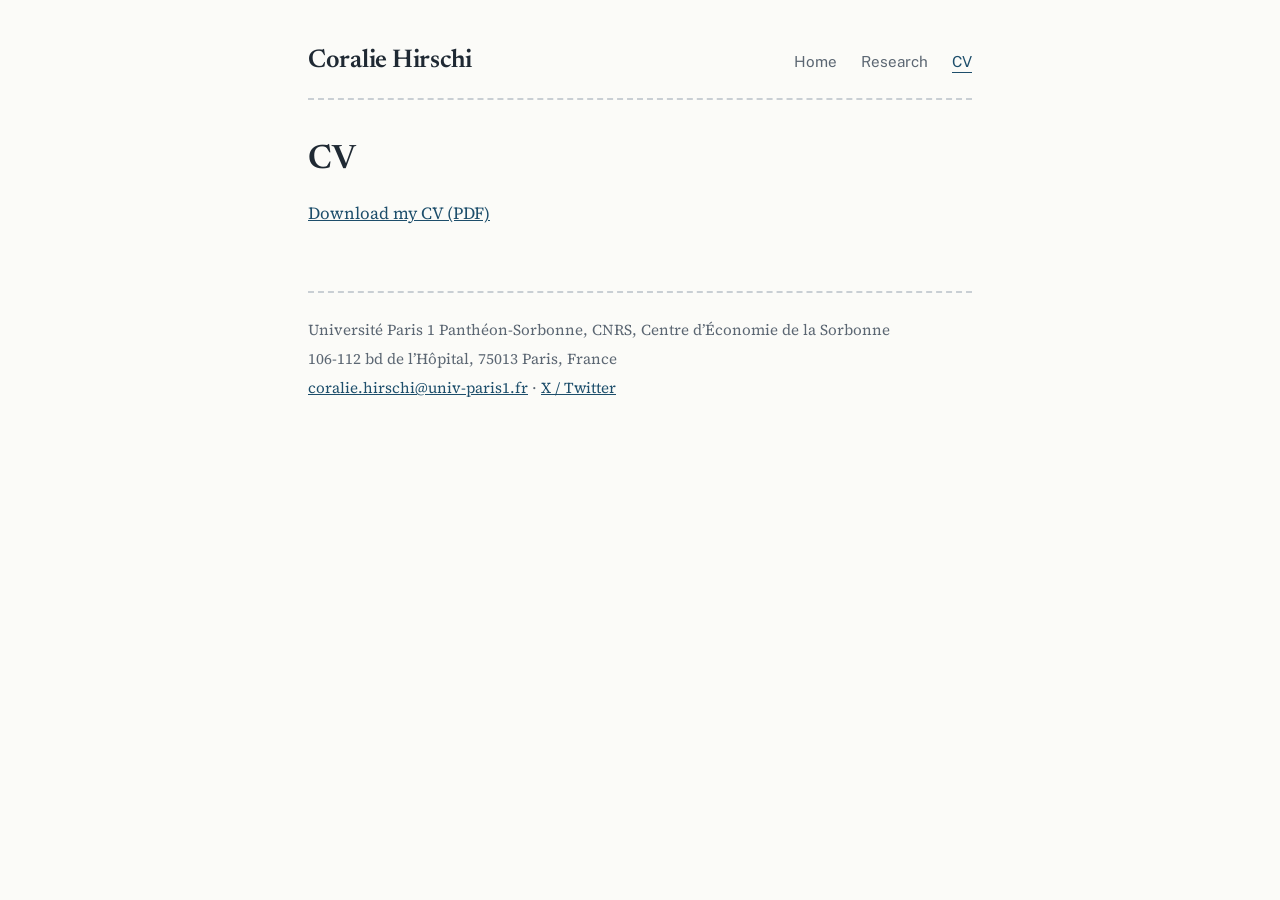
==== cv.html @ 86a215d6 "Add files via upload" ====
<!DOCTYPE html>
<html lang="en">
<head>
<meta charset="utf-8">
<meta name="viewport" content="width=device-width, initial-scale=1">
<title>CV – Coralie Hirschi</title>
<meta name="description" content="Coralie Hirschi, PhD student in economics at Paris 1 Panthéon-Sorbonne">
<link rel="preconnect" href="https://fonts.googleapis.com"><link rel="preconnect" href="https://fonts.gstatic.com" crossorigin><link href="https://fonts.googleapis.com/css2?family=Newsreader:opsz,wght@6..72,600&family=Public+Sans:wght@400;500&family=Source+Serif+4:ital,opsz,wght@0,8..60,400;1,8..60,400&display=swap" rel="stylesheet"><link rel="stylesheet" href="style.css">
</head>
<body>
<div class="wrap">
  <header class="site">
    <a class="name" href="index.html">Coralie Hirschi</a>
    <nav>
      <a href="index.html">Home</a>
      <a href="research.html">Research</a>
      <a href="cv.html" aria-current="page">CV</a>
    </nav>
  </header>
  <main>
    <h1>CV</h1>
    <p><a href="CV_2025.pdf">Download my CV (PDF)</a></p>
  </main>
  <footer>
    <p>Université Paris 1 Panthéon-Sorbonne, CNRS, Centre d’Économie de la Sorbonne</p>
    <p>106-112 bd de l’Hôpital, 75013 Paris, France</p>
    <p><a href="mailto:coralie.hirschi@univ-paris1.fr">coralie.hirschi@univ-paris1.fr</a> · <a href="https://x.com/CoralieHirschi">X / Twitter</a></p>
  </footer>
</div>
</body>
</html>
---- style.css ----
:root {
  --paper: #fbfbf8;
  --ink: #1f2933;
  --muted: #5b6672;
  --accent: #1d4e6b;
  --rule: #c9cfd4;
  color-scheme: light;
}
@media (prefers-color-scheme: dark) {
  :root {
    --paper: #161b20;
    --ink: #e4e7ea;
    --muted: #9aa5b0;
    --accent: #8cc0dd;
    --rule: #38424c;
    color-scheme: dark;
  }
}

* { box-sizing: border-box; }

html { -webkit-text-size-adjust: 100%; }

body {
  margin: 0;
  background: var(--paper);
  color: var(--ink);
  font-family: "Source Serif 4", Georgia, "Times New Roman", serif;
  font-size: 1.0625rem;
  line-height: 1.65;
}

.wrap {
  max-width: 44rem;
  margin: 0 auto;
  padding: 2.5rem 1.25rem 4rem;
}

/* En-tête */
header.site {
  display: flex;
  flex-wrap: wrap;
  align-items: baseline;
  justify-content: space-between;
  gap: 0.75rem 1.5rem;
  padding-bottom: 1rem;
  /* trait pointillé : clin d'œil aux lignes de démarcation et aux voies ferrées */
  border-bottom: 2px dashed var(--rule);
  margin-bottom: 2.5rem;
}
.name {
  font-family: "Newsreader", Georgia, serif;
  font-size: 1.6rem;
  font-weight: 600;
  letter-spacing: -0.01em;
  color: var(--ink);
  text-decoration: none;
}
nav a {
  font-family: "Public Sans", system-ui, sans-serif;
  font-size: 0.95rem;
  color: var(--muted);
  text-decoration: none;
  margin-left: 1.25rem;
}
nav a:first-child { margin-left: 0; }
nav a:hover, nav a[aria-current="page"] { color: var(--accent); }
nav a[aria-current="page"] { text-decoration: underline; text-underline-offset: 0.3em; }

h1, h2, h3 {
  font-family: "Newsreader", Georgia, serif;
  font-weight: 600;
  line-height: 1.25;
}
h1 { font-size: 2.1rem; margin: 0 0 1rem; }
h2 { font-size: 1.4rem; margin: 2.75rem 0 1rem; color: var(--accent); }
h3 { font-size: 1.15rem; margin: 0 0 0.25rem; }

a { color: var(--accent); }
a:focus-visible { outline: 2px solid var(--accent); outline-offset: 2px; }

/* Accueil */
.intro {
  display: grid;
  grid-template-columns: 11rem 1fr;
  gap: 2rem;
  align-items: start;
}
.intro img {
  width: 100%;
  max-width: 100%;
  border-radius: 4px;
  display: block;
}
@media (max-width: 600px) {
  .intro { grid-template-columns: 1fr; }
  .intro img { max-width: 11rem; }
}
.interests { color: var(--muted); }

/* Articles */
.paper { margin-bottom: 2.25rem; }
.paper .meta { color: var(--muted); margin: 0 0 0.5rem; }
.paper .links a {
  font-family: "Public Sans", system-ui, sans-serif;
  font-size: 0.9rem;
  margin-right: 1rem;
}
details { margin-top: 0.5rem; }
summary {
  cursor: pointer;
  font-family: "Public Sans", system-ui, sans-serif;
  font-size: 0.9rem;
  color: var(--muted);
}
details p { margin-top: 0.75rem; }

/* Pied de page */
footer {
  margin-top: 4rem;
  padding-top: 1.25rem;
  border-top: 2px dashed var(--rule);
  font-size: 0.95rem;
  color: var(--muted);
}
footer p { margin: 0.25rem 0; }
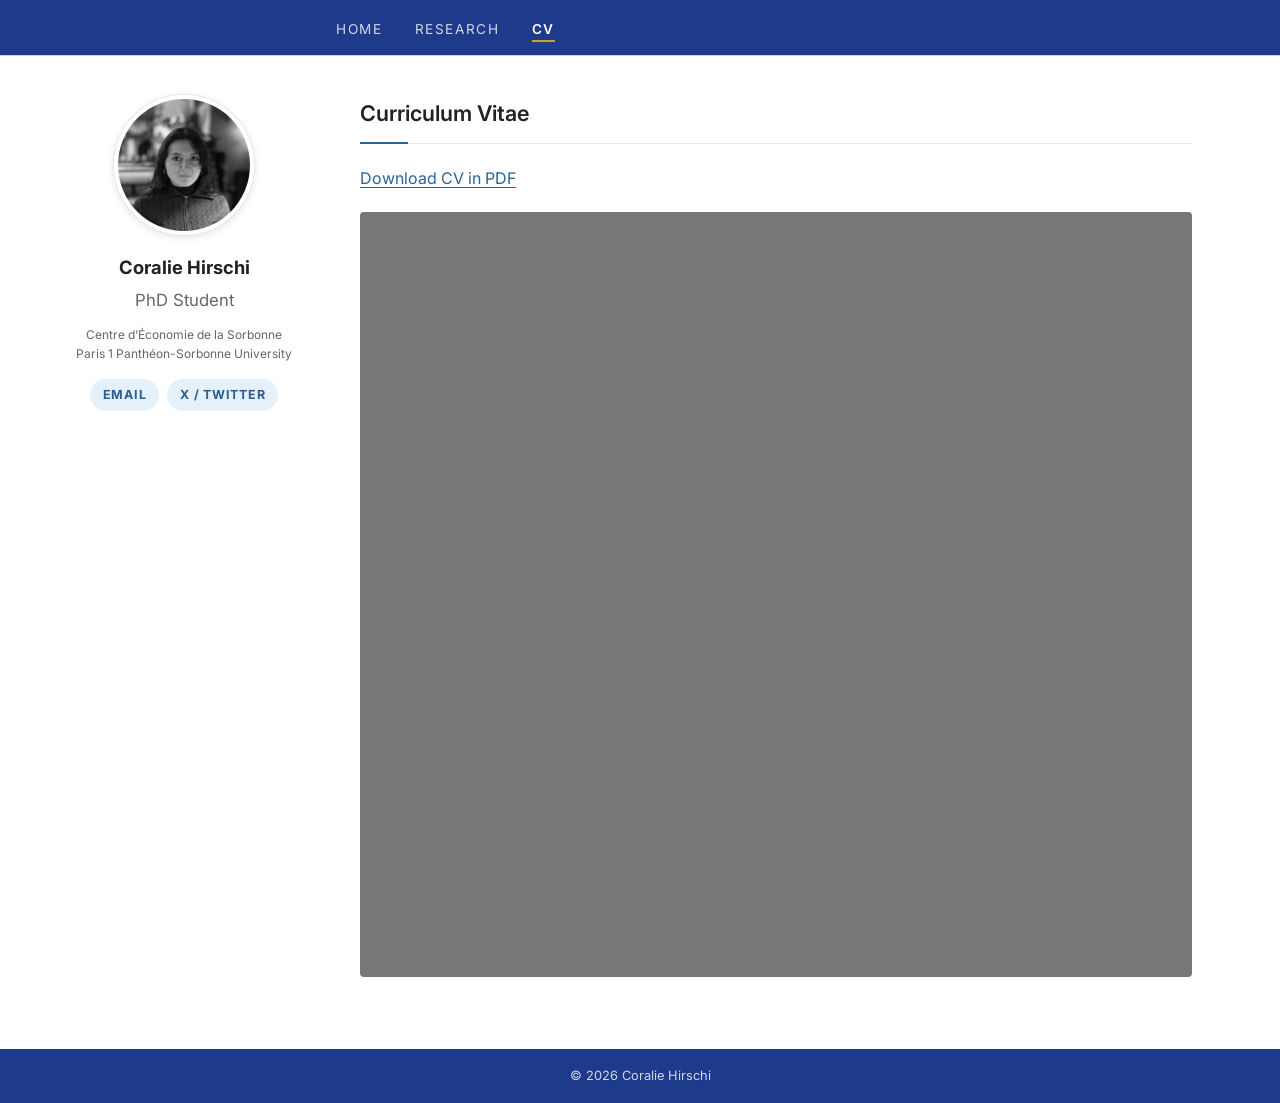
==== commit 23581850: "Add files via upload" ====
--- a/cv.html
+++ b/cv.html
@@ -5,27 +5,29 @@
 <meta name="viewport" content="width=device-width, initial-scale=1">
 <title>CV – Coralie Hirschi</title>
 <meta name="description" content="Coralie Hirschi, PhD student in economics at Paris 1 Panthéon-Sorbonne">
-<link rel="preconnect" href="https://fonts.googleapis.com"><link rel="preconnect" href="https://fonts.gstatic.com" crossorigin><link href="https://fonts.googleapis.com/css2?family=Newsreader:opsz,wght@6..72,600&family=Public+Sans:wght@400;500&family=Source+Serif+4:ital,opsz,wght@0,8..60,400;1,8..60,400&display=swap" rel="stylesheet"><link rel="stylesheet" href="style.css">
+<link rel="preconnect" href="https://fonts.googleapis.com"><link rel="preconnect" href="https://fonts.gstatic.com" crossorigin><link href="https://fonts.googleapis.com/css2?family=Inter:wght@400;600;700&display=swap" rel="stylesheet">
+<link rel="stylesheet" href="style.css">
 </head>
 <body>
-<div class="wrap">
-  <header class="site">
-    <a class="name" href="index.html">Coralie Hirschi</a>
-    <nav>
-      <a href="index.html">Home</a>
-      <a href="research.html">Research</a>
-      <a href="cv.html" aria-current="page">CV</a>
-    </nav>
-  </header>
+  <nav class="topnav"><a href="index.html">Home</a><a href="research.html">Research</a><a href="cv.html" aria-current="page">CV</a></nav>
+  <div class="layout">
+  <aside class="sidebar">
+    <img class="avatar" src="photo.jpeg" alt="Coralie Hirschi">
+    <p class="who">Coralie Hirschi</p>
+    <p class="role">PhD Student</p>
+    <p class="aff">Centre d’Économie de la Sorbonne<br>Paris 1 Panthéon-Sorbonne University</p>
+    <img class="logo" src="logo-paris1.png" alt="Université Paris 1 Panthéon-Sorbonne" onerror="this.remove()">
+    <div class="pills">
+      <a class="pill" href="mailto:coralie.hirschi@univ-paris1.fr">Email</a>
+      <a class="pill" href="https://x.com/CoralieHirschi">X / Twitter</a>
+    </div>
+  </aside>
   <main>
-    <h1>CV</h1>
-    <p><a href="CV_2025.pdf">Download my CV (PDF)</a></p>
+    <h1>Curriculum Vitae</h1>
+    <p><a href="CV_2025.pdf">Download CV in PDF</a></p>
+    <iframe class="cv-frame" src="CV_2025.pdf" title="CV of Coralie Hirschi"></iframe>
   </main>
-  <footer>
-    <p>Université Paris 1 Panthéon-Sorbonne, CNRS, Centre d’Économie de la Sorbonne</p>
-    <p>106-112 bd de l’Hôpital, 75013 Paris, France</p>
-    <p><a href="mailto:coralie.hirschi@univ-paris1.fr">coralie.hirschi@univ-paris1.fr</a> · <a href="https://x.com/CoralieHirschi">X / Twitter</a></p>
-  </footer>
-</div>
+  </div>
+  <footer class="bottombar">© 2026 Coralie Hirschi</footer>
 </body>
 </html>
--- a/style.css
+++ b/style.css
@@ -1,126 +1,158 @@
 :root {
-  --paper: #fbfbf8;
-  --ink: #1f2933;
-  --muted: #5b6672;
-  --accent: #1d4e6b;
-  --rule: #c9cfd4;
+  --bg: #ffffff;
+  --text: #222222;
+  --muted: #666666;
+  --accent: #2a6496;
+  --pill-bg: #e4f0fa;
+  --pill-text: #2a5f8f;
+  --rule: #e5e5e5;
+  --p1-blue: #1e3a8a;
+  --p1-gold: #c9a227;
   color-scheme: light;
-}
-@media (prefers-color-scheme: dark) {
-  :root {
-    --paper: #161b20;
-    --ink: #e4e7ea;
-    --muted: #9aa5b0;
-    --accent: #8cc0dd;
-    --rule: #38424c;
-    color-scheme: dark;
-  }
 }
 
 * { box-sizing: border-box; }
 
-html { -webkit-text-size-adjust: 100%; }
-
 body {
   margin: 0;
-  background: var(--paper);
-  color: var(--ink);
-  font-family: "Source Serif 4", Georgia, "Times New Roman", serif;
-  font-size: 1.0625rem;
-  line-height: 1.65;
+  background: var(--bg);
+  color: var(--text);
+  font-family: "Inter", -apple-system, "Helvetica Neue", Arial, sans-serif;
+  font-size: 16px;
+  line-height: 1.75;
+  min-height: 100vh;
+  display: flex;
+  flex-direction: column;
 }
 
-.wrap {
-  max-width: 44rem;
+a { color: var(--accent); text-underline-offset: 3px; }
+a:focus-visible { outline: 2px solid var(--accent); outline-offset: 2px; }
+
+/* Menu du haut */
+.topnav {
+  width: 100%;
+  max-width: 1200px;
   margin: 0 auto;
-  padding: 2.5rem 1.25rem 4rem;
+  padding: 0.85rem 1.5rem 0.85rem calc(240px + 3.5rem);
+  background: var(--p1-blue);
+  box-shadow: 0 0 0 100vmax var(--p1-blue);
+  clip-path: inset(0 -100vmax);
+}
+.topnav a {
+  font-size: 0.85rem;
+  letter-spacing: 0.12em;
+  text-transform: uppercase;
+  color: rgba(255, 255, 255, 0.8);
+  text-decoration: none;
+  margin-right: 2rem;
+  padding-bottom: 0.2rem;
+  border-bottom: 2px solid transparent;
+}
+.topnav a:hover { color: #fff; }
+.topnav a[aria-current="page"] { color: #fff; font-weight: 600; border-bottom-color: var(--p1-gold); }
+.topnav a:focus-visible { outline-color: #fff; }
+
+/* Mise en page : colonne de gauche + contenu */
+.layout {
+  flex: 1;
+  width: 100%;
+  max-width: 1200px;
+  margin: 0 auto;
+  padding: 2.5rem 1.5rem 4rem;
+  display: grid;
+  grid-template-columns: 240px 1fr;
+  gap: 3.5rem;
+  align-items: start;
 }
 
-/* En-tête */
-header.site {
-  display: flex;
-  flex-wrap: wrap;
-  align-items: baseline;
-  justify-content: space-between;
-  gap: 0.75rem 1.5rem;
-  padding-bottom: 1rem;
-  /* trait pointillé : clin d'œil aux lignes de démarcation et aux voies ferrées */
-  border-bottom: 2px dashed var(--rule);
-  margin-bottom: 2.5rem;
+/* Colonne de gauche */
+.sidebar { text-align: center; position: sticky; top: 1.5rem; }
+.avatar {
+  width: 140px;
+  height: 140px;
+  border-radius: 50%;
+  object-fit: cover;
+  border: 4px solid #fff;
+  box-shadow: 0 0 0 1px var(--rule), 0 2px 8px rgba(0, 0, 0, 0.12);
+  display: block;
+  margin: 0 auto 1rem;
 }
-.name {
-  font-family: "Newsreader", Georgia, serif;
-  font-size: 1.6rem;
+.sidebar .who { font-size: 1.15rem; font-weight: 700; margin: 0; }
+.sidebar .role { font-size: 1.05rem; color: var(--muted); margin: 0.15rem 0 0.6rem; }
+.sidebar .aff { font-size: 0.75rem; color: var(--muted); line-height: 1.6; margin: 0 0 1rem; white-space: nowrap; }
+.logo { display: block; max-width: 150px; height: auto; margin: 0 auto 1.25rem; }
+.pills { display: flex; flex-wrap: wrap; justify-content: center; gap: 0.5rem; }
+.pill {
+  display: inline-block;
+  background: var(--pill-bg);
+  color: var(--pill-text);
+  font-size: 0.78rem;
+  font-weight: 700;
+  letter-spacing: 0.06em;
+  text-transform: uppercase;
+  text-decoration: none;
+  padding: 0.3rem 0.8rem;
+  border-radius: 999px;
+}
+.pill:hover { background: #d3e6f6; }
+
+/* Contenu */
+main { min-width: 0; max-width: 52rem; }
+main p { margin: 0 0 1.25rem; }
+h1, h2 {
   font-weight: 600;
-  letter-spacing: -0.01em;
-  color: var(--ink);
-  text-decoration: none;
+  font-size: 1.35rem;
+  margin: 2.5rem 0 1.25rem;
+  padding-bottom: 0.6rem;
+  border-bottom: 1px solid var(--rule);
+  position: relative;
 }
-nav a {
-  font-family: "Public Sans", system-ui, sans-serif;
-  font-size: 0.95rem;
-  color: var(--muted);
-  text-decoration: none;
-  margin-left: 1.25rem;
+h1:first-child, h2:first-child { margin-top: 0; }
+h1::after, h2::after {
+  content: "";
+  position: absolute;
+  left: 0;
+  bottom: -1px;
+  width: 48px;
+  height: 2px;
+  background: var(--accent);
 }
-nav a:first-child { margin-left: 0; }
-nav a:hover, nav a[aria-current="page"] { color: var(--accent); }
-nav a[aria-current="page"] { text-decoration: underline; text-underline-offset: 0.3em; }
+h3 { font-size: 1.05rem; font-weight: 600; margin: 0 0 0.25rem; line-height: 1.5; }
 
-h1, h2, h3 {
-  font-family: "Newsreader", Georgia, serif;
-  font-weight: 600;
-  line-height: 1.25;
+h2.small { font-size: 1.05rem; margin-top: 2rem; }
+.contact { font-size: 0.85rem; line-height: 1.6; color: var(--muted); }
+
+.paper { margin-bottom: 2rem; }
+.paper .meta { color: var(--muted); margin: 0 0 0.4rem; }
+.paper .journal { margin: 0 0 0.4rem; }
+.paper .authors { font-weight: 400; }
+.paper .request { color: var(--muted); font-size: 0.95rem; margin: 0 0 0.4rem; }
+.paper .links a { margin-right: 1rem; }
+details summary { cursor: pointer; color: var(--text); }
+details p { margin-top: 0.75rem; font-size: 0.9rem; line-height: 1.7; text-align: justify; hyphens: auto; }
+
+.cv-frame {
+  width: 100%;
+  height: 85vh;
+  border: none;
+  background: #777;
+  border-radius: 4px;
 }
-h1 { font-size: 2.1rem; margin: 0 0 1rem; }
-h2 { font-size: 1.4rem; margin: 2.75rem 0 1rem; color: var(--accent); }
-h3 { font-size: 1.15rem; margin: 0 0 0.25rem; }
 
-a { color: var(--accent); }
-a:focus-visible { outline: 2px solid var(--accent); outline-offset: 2px; }
+/* Bande du bas */
+.bottombar {
+  background: var(--p1-blue);
+  color: rgba(255, 255, 255, 0.8);
+  font-size: 0.8rem;
+  text-align: center;
+  padding: 1rem 1.5rem;
+}
 
-/* Accueil */
-.intro {
-  display: grid;
-  grid-template-columns: 11rem 1fr;
-  gap: 2rem;
-  align-items: start;
+/* Téléphone */
+@media (max-width: 760px) {
+  .topnav { padding: 0.85rem 1.25rem; text-align: center; }
+  .topnav a { margin: 0 0.75rem; }
+  .layout { grid-template-columns: 1fr; gap: 2rem; padding-top: 1.5rem; }
+  .sidebar { position: static; }
+  .pills { flex-direction: row; flex-wrap: wrap; justify-content: center; }
 }
-.intro img {
-  width: 100%;
-  max-width: 100%;
-  border-radius: 4px;
-  display: block;
-}
-@media (max-width: 600px) {
-  .intro { grid-template-columns: 1fr; }
-  .intro img { max-width: 11rem; }
-}
-.interests { color: var(--muted); }
-
-/* Articles */
-.paper { margin-bottom: 2.25rem; }
-.paper .meta { color: var(--muted); margin: 0 0 0.5rem; }
-.paper .links a {
-  font-family: "Public Sans", system-ui, sans-serif;
-  font-size: 0.9rem;
-  margin-right: 1rem;
-}
-details { margin-top: 0.5rem; }
-summary {
-  cursor: pointer;
-  font-family: "Public Sans", system-ui, sans-serif;
-  font-size: 0.9rem;
-  color: var(--muted);
-}
-details p { margin-top: 0.75rem; }
-
-/* Pied de page */
-footer {
-  margin-top: 4rem;
-  padding-top: 1.25rem;
-  border-top: 2px dashed var(--rule);
-  font-size: 0.95rem;
-  color: var(--muted);
-}
-footer p { margin: 0.25rem 0; }
